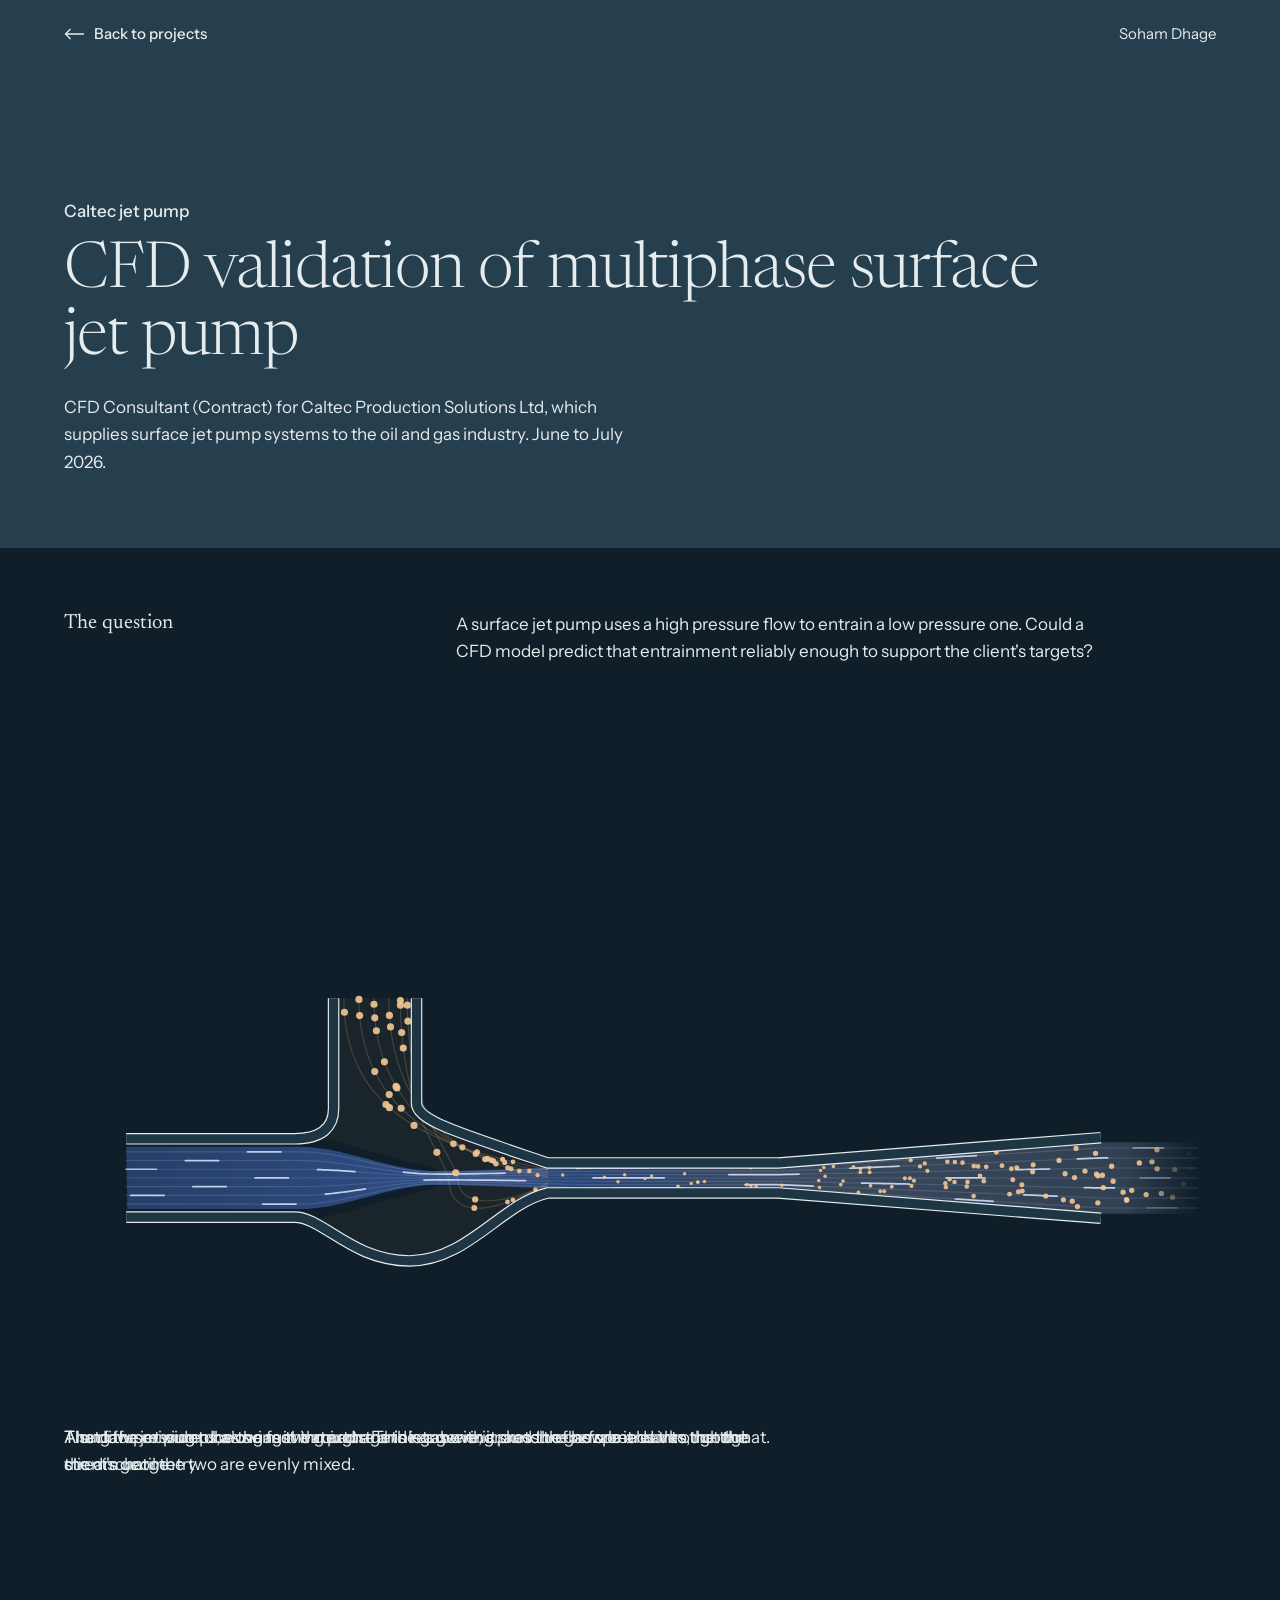
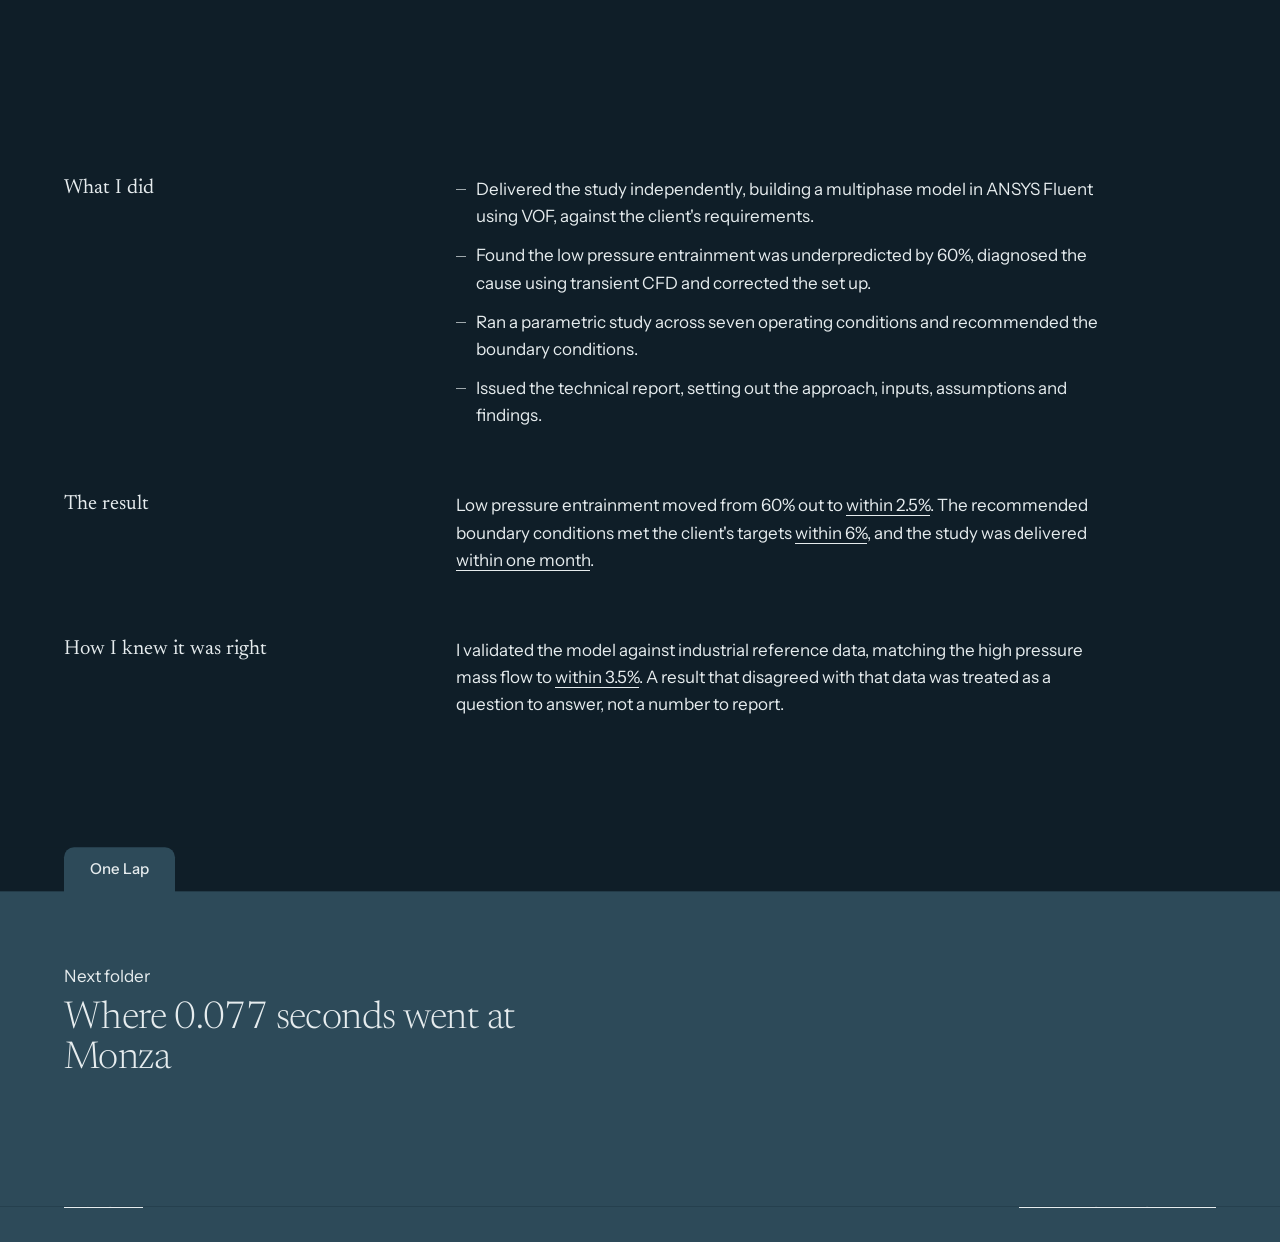
==== projects/caltec.html @ cbf489ef "Publish portfolio site Co-Authored-By: Claude Opus 5.5 <noreply@anthropic.com>" ====
<!doctype html>
<html lang="en">
<head>
<meta charset="utf-8">
<meta name="viewport" content="width=device-width, initial-scale=1">
<title>Caltec jet pump, Soham Dhage</title>
<meta name="description" content="A multiphase CFD validation study of a surface jet pump, delivered for Caltec Production Solutions.">
<meta name="theme-color" content="#0F1E28">
<link rel="icon" href="../assets/favicon.svg" type="image/svg+xml">
<link rel="canonical" href="https://its-srd.github.io/projects/caltec.html">
<meta property="og:type" content="website">
<meta property="og:title" content="Caltec jet pump, Soham Dhage">
<meta property="og:description" content="A multiphase CFD validation study of a surface jet pump, delivered for Caltec Production Solutions.">
<meta property="og:url" content="https://its-srd.github.io/projects/caltec.html">
<meta property="og:image" content="https://its-srd.github.io/assets/share.jpg">
<meta property="og:image:width" content="1200">
<meta property="og:image:height" content="630">
<meta name="twitter:card" content="summary_large_image">
<link rel="preload" href="../assets/fonts/newsreader.woff2" as="font" type="font/woff2" crossorigin>
<link rel="stylesheet" href="../css/main.css">
</head>
<body>

<nav class="nav nav--stay" aria-label="Main">
  <a class="back" href="../index.html#projects">
    <svg viewBox="0 0 20 12" width="20" height="12" fill="none" stroke="currentColor" stroke-width="1.3" aria-hidden="true"><path d="M20 6H1.5M6.5 1L1.5 6L6.5 11"/></svg>
    Back to projects
  </a>
  <div class="nav__links"><a href="../index.html">Soham Dhage</a></div>
</nav>

<header class="doc-head doc-head--caltec">
  <p class="doc-kicker">Caltec jet pump</p>
  <h1 class="doc-title">CFD validation of multiphase surface jet pump</h1>
  <p class="doc-context">CFD Consultant (Contract) for Caltec Production Solutions Ltd, which supplies surface jet pump systems to the oil and gas industry. June to July 2026.</p>
</header>

<main class="doc">
  <div class="doc-row">
    <h2 class="doc-row__label">The question</h2>
    <div class="doc-row__body">
      <p>A surface jet pump uses a high pressure flow to entrain a low pressure one. Could a CFD model predict that entrainment reliably enough to support the client's targets?</p>
    </div>
  </div>

</main>

<section class="stage stage--jet" aria-label="How a surface jet pump works">
  <div class="stage__pin">
    <div class="jet">
      <canvas class="jet__flow" aria-hidden="true"></canvas>
      <svg class="jet__sketch" viewBox="0 0 1000 420" role="img" aria-labelledby="jet-title" fill="none">
        <title id="jet-title">Generic cutaway sketch of a surface jet pump. High pressure water enters from the left and accelerates through a nozzle. Low pressure gas is drawn in from an inlet above. The two mix along a narrow mixing tube, then slow down through a widening diffuser and leave on the right.</title>
          <path class="jet__edge draw" pathLength="1" d="M234 74V170C234 185 225 196 200 196H54" data-at="0" data-dur=".08"/>
          <path class="jet__wall draw" pathLength="1" d="M234 74V170C234 185 225 196 200 196H54" data-at="0" data-dur=".08"/>
          <path class="jet__edge draw" pathLength="1" d="M306 74V165C306 180 340 190 420 217H620L900 195" data-at=".01" data-dur=".12"/>
          <path class="jet__wall draw" pathLength="1" d="M306 74V165C306 180 340 190 420 217H620L900 195" data-at=".01" data-dur=".12"/>
          <path class="jet__edge draw" pathLength="1" d="M54 264H200C225 264 250 302 300 302C350 302 380 252 420 243H620L900 265" data-at=".01" data-dur=".12"/>
          <path class="jet__wall draw" pathLength="1" d="M54 264H200C225 264 250 302 300 302C350 302 380 252 420 243H620L900 265" data-at=".01" data-dur=".12"/>
          <path class="jet__nozzle draw" pathLength="1" d="M212 196C250 200 285 214 324 222V238C285 246 250 260 212 264" data-at=".07" data-dur=".06"/>
          <rect class="jet__flange" x="40" y="172" width="16" height="116" rx="1.5" data-at=".1" data-dur=".03"/>
          <rect class="jet__flange" x="176" y="60" width="188" height="16" rx="1.5" data-at=".1" data-dur=".03"/>
          <rect class="jet__flange" x="898" y="168" width="16" height="124" rx="1.5" data-at=".12" data-dur=".03"/>
          <path class="sk sk--leader" d="M305 345L305 240" data-at=".12" data-dur=".03"/>
          <path class="sk sk--leader" d="M520 170L520 217" data-at=".12" data-dur=".03"/>
          <path class="sk sk--leader" d="M760 290L760 256" data-at=".12" data-dur=".03"/>
      </svg>
      <span class="tag tag--hp" style="left:0;top:31%" data-at=".2"><i class="tag__dot tag__dot--water"></i>High pressure water</span>
      <span class="tag" style="left:37%;top:5%" data-at=".45"><i class="tag__dot tag__dot--gas"></i>Low pressure gas</span>
      <span class="tag tag--mid" style="left:30.5%;top:82.5%" data-at=".12">Nozzle</span>
      <span class="tag tag--mid" style="left:52%;top:35%" data-at=".12">Mixing tube</span>
      <span class="tag tag--mid" style="left:76%;top:69.5%" data-at=".12">Diffuser</span>
      <span class="tag tag--end" style="right:0;top:31%" data-at=".82">Mixed flow out</span>
    </div>
    <div class="stage__steps">
      <p class="stage__step" data-from="0" data-to=".16">A surface jet pump has no moving parts. This is a generic sketch of how one works, not the client's geometry.</p>
      <p class="stage__step" data-from=".18" data-to=".41">High pressure water enters from the left. The nozzle narrows the stream into a fast jet, and its pressure falls.</p>
      <p class="stage__step" data-from=".43" data-to=".58">That low pressure draws gas in through the inlet above, around the nozzle and into the throat.</p>
      <p class="stage__step" data-from=".6" data-to=".78">Along the mixing tube the fast water drags the gas with it, and the gas spreads through the stream until the two are evenly mixed.</p>
      <p class="stage__step" data-from=".8" data-to="1">The diffuser widens, slowing the mixture and recovering pressure before it leaves through the discharge.</p>
    </div>
  </div>
</section>

<div class="doc">
  <div class="doc-row">
    <h2 class="doc-row__label">What I did</h2>
    <div class="doc-row__body">
      <ul class="doc-list">
        <li>Delivered the study independently, building a multiphase model in ANSYS Fluent using VOF, against the client's requirements.</li>
        <li>Found the low pressure entrainment was underpredicted by 60%, diagnosed the cause using transient CFD and corrected the set up.</li>
        <li>Ran a parametric study across seven operating conditions and recommended the boundary conditions.</li>
        <li>Issued the technical report, setting out the approach, inputs, assumptions and findings.</li>
      </ul>
    </div>
  </div>

  <div class="doc-row">
    <h2 class="doc-row__label">The result</h2>
    <div class="doc-row__body">
      <p>Low pressure entrainment moved from 60% out to <u>within 2.5%</u>. The recommended boundary conditions met the client's targets <u>within 6%</u>, and the study was delivered <u>within one month</u>.</p>
    </div>
  </div>

  <div class="doc-row">
    <h2 class="doc-row__label">How I knew it was right</h2>
    <div class="doc-row__body">
      <p>I validated the model against industrial reference data, matching the high pressure mass flow to <u>within 3.5%</u>. A result that disagreed with that data was treated as a question to answer, not a number to report.</p>
    </div>
  </div>
</div>

<a class="next next--lap" href="one-lap.html">
  <span class="next__tab">One Lap</span>
  <span class="next__body">
    <span class="next__hint">Next folder</span>
    <span class="next__title">Where 0.077 seconds went at Monza</span>
  </span>
</a>
<footer class="doc-foot doc-foot--lap">
  <a href="../index.html#projects">All projects</a>
  <a href="mailto:sohamdhage751@gmail.com">sohamdhage751@gmail.com</a>
</footer>

<script src="../assets/vendor/gsap.min.js"></script>
<script src="../assets/vendor/ScrollTrigger.min.js"></script>
<script src="../assets/vendor/lenis.min.js"></script>
<script src="../js/main.js"></script>
<script src="../js/stage.js"></script>
<script src="../js/caltec.js"></script>
</body>
</html>
---- css/main.css ----
@font-face {
  font-family: "Newsreader";
  src: url("../assets/fonts/newsreader.woff2") format("woff2");
  font-weight: 200 800;
  font-display: swap;
}
@font-face {
  font-family: "Instrument Sans";
  src: url("../assets/fonts/instrument-sans.woff2") format("woff2");
  font-weight: 400 700;
  font-display: swap;
}

:root {
  --tunnel: #0F1E28;
  --smoke: #E6ECEE;
  --soft: rgba(230, 236, 238, 0.68);
  --rule: rgba(230, 236, 238, 0.16);
  --sheet: #9DAEB6;
  --plot-grid: rgba(230, 236, 238, 0.1);

  --stock-cranfield: #182C39;
  --stock-formula: #1E3543;
  --stock-caltec: #253F4E;
  --stock-lap: #2D4A59;

  --serif: "Newsreader", Georgia, serif;
  --sans: "Instrument Sans", "Helvetica Neue", Arial, sans-serif;

  /* The whole site's type sizes. Every piece of text uses one of these, apart from the name
     on the opening screen and labels drawn inside figures. Results are underlined, not enlarged. */
  --type-title: clamp(2.5rem, 5vw, 5rem);
  --type-heading: clamp(1.75rem, 3vw, 2.75rem);
  --type-subhead: clamp(1.25rem, 1.6vw, 1.5rem);
  --type-body: 1.0625rem;
  --type-small: 0.9375rem;
  --type-label: 0.875rem;

  --gutter: clamp(16px, 5vw, 80px);
  --ease: cubic-bezier(0.22, 0.8, 0.24, 1);
}

*, *::before, *::after { box-sizing: border-box; }

html {
  background: var(--tunnel);
  -webkit-text-size-adjust: 100%;
}
html.lenis, html.lenis body { height: auto; }
.lenis.lenis-smooth { scroll-behavior: auto !important; }
.lenis.lenis-stopped { overflow: clip; }

body {
  margin: 0;
  background: var(--tunnel);
  color: var(--smoke);
  font-family: var(--sans);
  font-size: var(--type-body);
  line-height: 1.6;
  -webkit-font-smoothing: antialiased;
  overflow-x: clip;
}

h1, h2, h3, p, ul, ol, dl, dd, figure { margin: 0; padding: 0; }
ul, ol { list-style: none; }
img, svg { display: block; max-width: 100%; }
a { color: inherit; -webkit-tap-highlight-color: transparent; }

:focus-visible {
  outline: 2px solid currentColor;
  outline-offset: 4px;
  border-radius: 2px;
}

.visually-hidden {
  position: absolute;
  width: 1px; height: 1px;
  overflow: hidden;
  clip-path: inset(50%);
  white-space: nowrap;
}

.doc-title {
  font-family: var(--serif);
  font-weight: 300;
  letter-spacing: -0.012em;
}

/* Nav */
.nav {
  position: fixed;
  z-index: 40;
  inset: 0 0 auto 0;
  display: flex;
  justify-content: space-between;
  align-items: baseline;
  padding: 22px var(--gutter);
  color: var(--smoke);
  font-size: var(--type-small);
  transition: transform 0.7s var(--ease);
  pointer-events: none;
}
.nav::before {
  content: "";
  position: absolute;
  inset: 0 0 -28px 0;
  z-index: -1;
  background: linear-gradient(var(--tunnel) 45%, rgba(15, 30, 40, 0));
  opacity: 0;
  transition: opacity 0.5s ease;
}
.nav--over-content::before { opacity: 1; }
.nav--hidden::before { opacity: 0; }
.nav--hidden { transform: translateY(-110%); }
.nav:focus-within { transform: none; }
.nav a { pointer-events: auto; text-decoration: none; }
.nav a:hover { text-decoration: underline; text-underline-offset: 4px; text-decoration-thickness: 1px; }
.nav__links { display: flex; gap: 26px; }
.nav--stay { align-items: center; }
.back { display: inline-flex; align-items: center; gap: 10px; font-weight: 500; }
.back svg { transition: transform 0.5s var(--ease); }
.back:hover svg, .back:focus-visible svg { transform: translateX(-5px); }

/* Hero */
.hero { position: relative; height: 100svh; background: var(--tunnel); }
.has-motion .hero { height: 190vh; }
.hero__stage {
  position: sticky;
  top: 0;
  height: 100svh;
  overflow: hidden;
  background: #0B171F;
  color: var(--smoke);
}
.hero__canvas, .hero__car, .hero__still {
  position: absolute;
  inset: 0;
  width: 100%;
  height: 100%;
  object-fit: cover;
}
.hero__canvas, .hero__car { display: none; }
.flow-live .hero__canvas, .flow-live .hero__car { display: block; }
.flow-live .hero__still { display: none; }
.has-motion .hero__car { animation: settle 1.6s var(--ease) both; }

.hero__text {
  position: absolute;
  left: var(--gutter);
  bottom: clamp(28px, 5.5vh, 64px);
  z-index: 3;
}
.hero__name {
  font-family: var(--serif);
  font-weight: 200;
  font-size: min(clamp(3.4rem, 9vw, 10rem), 16.5vh);
  line-height: 0.98;
  letter-spacing: -0.022em;
}
.hero__role {
  margin-top: 0.5em;
  font-size: var(--type-subhead);
  color: rgba(230, 236, 238, 0.82);
}
.has-motion .hero__name { animation: rise 1.9s 1.5s var(--ease) both; }
.has-motion .hero__role { animation: rise 1.9s 1.85s var(--ease) both; }

.hero__cue {
  position: absolute;
  z-index: 3;
  right: var(--gutter);
  font-size: var(--type-small);
  color: rgba(230, 236, 238, 0.7);
  bottom: clamp(28px, 5.5vh, 64px);
  text-decoration: none;
  padding: 6px 0;
}
.hero__cue:hover { text-decoration: underline; text-underline-offset: 4px; text-decoration-thickness: 1px; }
.has-motion .hero__cue { animation: fade 1.6s 3s ease backwards; }

/* The flow dissolves into the same tunnel colour that the rest of the page uses. */
.hero__exit {
  position: absolute;
  z-index: 4;
  inset: 0;
  background: var(--tunnel);
  opacity: 0;
  pointer-events: none;
}

@keyframes rise {
  from { opacity: 0; transform: translateY(0.4em); }
  to { opacity: 1; transform: none; }
}
@keyframes fade { from { opacity: 0; } to { opacity: 1; } }
@keyframes settle { from { opacity: 0; } to { opacity: 1; } }

/* Information sections */
.info {
  position: relative;
  padding: clamp(96px, 16vh, 180px) var(--gutter) 0;
  background: var(--tunnel);
  overflow: clip;
}

.section-title {
  font-family: var(--serif);
  font-weight: 300;
  font-size: var(--type-subhead);
  line-height: 1.2;
  color: var(--soft);
}

/* About */
.about {
  display: grid;
  grid-template-columns: repeat(12, minmax(0, 1fr));
  column-gap: 24px;
}
.about__lead {
  grid-column: 1 / span 11;
  font-family: var(--serif);
  font-weight: 200;
  font-size: var(--type-heading);
  line-height: 1.05;
  letter-spacing: -0.018em;
}
.about__lead span { display: inline-block; }
.about__note {
  grid-column: 1 / span 3;
  align-self: end;
  margin-top: clamp(48px, 9vh, 96px);
  font-size: var(--type-small);
  line-height: 1.55;
  color: var(--soft);
}
.about__body {
  grid-column: 5 / -1;
  margin-top: clamp(48px, 9vh, 96px);
  display: grid;
  grid-template-columns: repeat(2, minmax(0, 1fr));
  gap: 24px 40px;
  font-family: var(--serif);
  font-weight: 300;
  font-size: var(--type-subhead);
  line-height: 1.36;
}

/* Education: a wind tunnel contraction. The streamlines start broad over the first
   degree and squeeze into a fast, bright bundle over the specialism. */
.education { padding-top: clamp(120px, 22vh, 260px); }
.contraction {
  display: grid;
  grid-template-columns: repeat(12, minmax(0, 1fr));
  column-gap: 24px;
  margin-top: clamp(32px, 5vh, 56px);
}
.contraction__flow {
  grid-column: 1 / -1;
  width: 100%;
  max-width: none;
  height: clamp(110px, 20vh, 190px);
  margin-bottom: clamp(32px, 5vh, 56px);
  color: var(--smoke);
}
.contraction__flow path { stroke-width: 1px; vector-effect: non-scaling-stroke; }
.degree--broad { grid-column: 1 / span 5; }
.degree--focus { grid-column: 8 / -1; }
.degree__award {
  display: block;
  margin-bottom: 10px;
  font-family: var(--sans);
  font-weight: 400;
  font-size: var(--type-small);
  letter-spacing: 0;
  color: var(--soft);
}
.degree__name {
  font-family: var(--serif);
  font-weight: 200;
  font-size: var(--type-heading);
  line-height: 1.06;
  letter-spacing: -0.014em;
}
.degree__grade { margin-top: 18px; font-weight: 500; font-size: var(--type-body); }
.degree__meta { margin-top: 18px; color: var(--soft); max-width: 34em; }
.degree__modules { margin-top: 10px; font-size: var(--type-small); line-height: 1.55; color: var(--soft); max-width: 38em; }

/* Skills: rows step in and out, the shape of air passing over a body. */
.skills { padding-top: clamp(120px, 22vh, 260px); }
.flowlist { margin-top: clamp(32px, 5vh, 56px); }
.flowlist__row {
  display: grid;
  grid-template-columns: 11.5em minmax(0, 1fr);
  column-gap: 24px;
  align-items: baseline;
  margin-left: calc(var(--step, 0) * 4.2%);
  padding: clamp(10px, 1.6vh, 16px) 0;
}
.flowlist dt { font-size: var(--type-small); color: var(--soft); }
.flowlist dd {
  font-family: var(--serif);
  font-weight: 200;
  font-size: var(--type-heading);
  line-height: 1.08;
  letter-spacing: -0.014em;
}

/* Achievements: the results plotted in order, flat at third and then climbing to second.
   The two rules mark the rank levels; every point is labelled directly. */
.achievements { padding-top: clamp(120px, 22vh, 260px); }
.achievements__note { margin-top: 10px; font-size: var(--type-small); color: var(--soft); }
.climb {
  position: relative;
  height: clamp(350px, 48vh, 460px);
  margin-top: clamp(24px, 4vh, 40px);
}
.climb::before, .climb::after {
  content: "";
  position: absolute;
  left: 0;
  right: 0;
  height: 1px;
  background: var(--plot-grid);
}
.climb::before { top: 10%; }
.climb::after { top: 55%; }
.climb__line {
  position: absolute;
  inset: 0;
  width: 100%;
  height: 100%;
  max-width: none;
  color: var(--smoke);
  overflow: visible;
}
.climb__line path { stroke-width: 2px; vector-effect: non-scaling-stroke; }
.climb__point {
  position: absolute;
  left: var(--x);
  top: var(--y);
  z-index: 1;
  width: min(30%, 24em);
  padding-top: 24px;
}
.climb__point::before {
  content: "";
  position: absolute;
  left: -6px;
  top: -6px;
  width: 12px;
  height: 12px;
  border-radius: 50%;
  background: var(--smoke);
  box-shadow: 0 0 0 3px var(--tunnel);
}
.climb__rank {
  font-family: var(--serif);
  font-weight: 300;
  font-size: var(--type-subhead);
  line-height: 1.1;
  letter-spacing: -0.008em;
}
.climb__point--latest .climb__rank {
  font-weight: 200;
  font-size: var(--type-heading);
  line-height: 1.04;
  letter-spacing: -0.016em;
}
.climb__event { margin-top: 8px; font-size: var(--type-small); line-height: 1.4; color: var(--soft); }
.honours {
  display: grid;
  grid-template-columns: repeat(3, minmax(0, 1fr));
  column-gap: 24px;
  margin-top: clamp(32px, 6vh, 64px);
}
.honours li {
  padding-top: 18px;
  border-top: 1px solid var(--rule);
  font-family: var(--serif);
  font-weight: 300;
  font-size: var(--type-subhead);
  line-height: 1.2;
}
.honours small {
  display: block;
  margin-top: 6px;
  font-family: var(--sans);
  font-weight: 400;
  font-size: var(--type-small);
  color: var(--soft);
}

/* Folders */
.folders {
  position: relative;
  margin-top: clamp(96px, 16vh, 200px);
  padding: 0 var(--gutter);
  background: var(--tunnel);
}
.folders__lead { max-width: 46em; }
.folders__title {
  font-family: var(--serif);
  font-weight: 300;
  font-size: var(--type-title);
  line-height: 1;
  letter-spacing: -0.016em;
}
.folders__lead p { margin-top: 16px; color: var(--soft); }

.folders__stack { margin-top: 48px; }

.folder {
  --stock: var(--stock-cranfield);
  --fg: var(--smoke);
  --fg-soft: rgba(230, 236, 238, 0.84);
  --tab-x: 0%;
  position: relative;
  display: block;
  color: var(--fg);
  text-decoration: none;
  margin-top: -14px;
  perspective: 1800px;
  outline: none;
}
.folder:first-child { margin-top: 0; }
.folder--formula { --stock: var(--stock-formula); --tab-x: 18%; }
.folder--caltec { --stock: var(--stock-caltec); --tab-x: 36%; }
.folder--lap { --stock: var(--stock-lap); --tab-x: 54%; }

.folder__lift {
  position: relative;
  padding-top: 40px;
  transition: transform 0.75s var(--ease);
}

.folder__tab {
  position: absolute;
  top: 0;
  left: var(--tab-x);
  height: 44px;
  min-width: 170px;
  padding: 9px 26px 0;
  background: var(--stock);
  border-radius: 10px 10px 0 0;
  font-size: var(--type-small);
  font-weight: 500;
  white-space: nowrap;
  z-index: 2;
}

.folder__back {
  position: absolute;
  inset: 40px 0 0 0;
  background: var(--stock);
  filter: brightness(0.82);
  border-radius: 0 10px 0 0;
}

.folder__sheet {
  position: absolute;
  left: 2.2%;
  right: 2.2%;
  top: 50px;
  bottom: 0;
  background: var(--sheet);
  border-radius: 3px 3px 0 0;
  transition: transform 0.75s var(--ease);
}

.folder__front {
  position: relative;
  margin-top: 16px;
  min-height: 330px;
  padding: clamp(26px, 3.4vw, 48px);
  background: var(--stock);
  border-radius: 8px 8px 0 0;
  box-shadow: 0 -10px 34px rgba(4, 11, 16, 0.42);
  display: grid;
  grid-template-columns: minmax(0, 1.3fr) minmax(0, 1fr);
  gap: 32px;
  padding-bottom: 76px;
  align-items: start;
  transform-origin: 50% 100%;
  transition: transform 0.6s var(--ease);
}

.folder__title {
  font-family: var(--serif);
  font-weight: 300;
  font-size: var(--type-heading);
  line-height: 1.08;
  letter-spacing: -0.012em;
  max-width: 13em;
}
.folder__summary { margin-top: 16px; color: var(--fg-soft); max-width: 31em; }
.folder__result { margin-top: 14px; max-width: 31em; }
.folder__open {
  position: absolute;
  left: clamp(26px, 3.4vw, 48px);
  bottom: clamp(22px, 3.4vh, 36px);
  font-weight: 500;
  text-decoration: underline;
  text-decoration-thickness: 1px;
  text-underline-offset: 5px;
}
.folder__art { align-self: center; color: var(--fg); opacity: 0.85; }
.folder__art svg { width: 100%; height: auto; }
.folder__art--photo { opacity: 1; }
.folder__art--photo img { width: 100%; height: auto; border-radius: 4px; }

/* Hover only where a pointer can hover: on touch it would stick after a tap. */
@media (hover: hover) {
  .folder:hover .folder__lift { transform: translateY(-14vh); }
  .folder:last-child:hover .folder__lift { transform: translateY(-3vh); }
  .folder:hover .folder__sheet { transform: translateY(-26px); }
}
.folder:focus-visible .folder__lift { transform: translateY(-14vh); }
.folder:last-child:focus-visible .folder__lift { transform: translateY(-3vh); }
.folder:focus-visible .folder__sheet { transform: translateY(-26px); }
.folder:focus-visible .folder__front { outline: 2px solid var(--fg); outline-offset: -8px; }

/* Pinned stage on larger screens, plain stack everywhere else. */
@media (min-width: 860px) {
  .has-motion .folders { height: 560vh; padding: 0; }
  .has-motion .folders__stage {
    position: sticky;
    top: 0;
    height: 100vh;
    overflow: clip;
    padding: 0 var(--gutter);
  }
  .has-motion .folders__lead { position: absolute; top: 12vh; z-index: 1; }
  .has-motion .folders__stack {
    position: absolute;
    left: var(--gutter);
    right: var(--gutter);
    top: 31vh;
    bottom: 0;
    margin: 0;
  }
  .has-motion .folder {
    position: absolute;
    inset: 0;
    margin: 0;
    will-change: transform;
  }
  .has-motion .folder:nth-child(2) { top: 26px; }
  .has-motion .folder:nth-child(3) { top: 52px; }
  .has-motion .folder:nth-child(4) { top: 78px; }
  .has-motion .folder__lift { height: 100%; }
  /* Runs past the fold, so lifting a folder never exposes the one beneath it. */
  .has-motion .folder__front { height: calc(100% - 16px + 18vh); min-height: 0; }
  .has-motion .folder__back, .has-motion .folder__sheet { bottom: -18vh; }
  .has-motion .folder__open { bottom: calc(18vh + clamp(22px, 3.4vh, 36px)); }
}

/* Contact */
.contact {
  padding: clamp(96px, 18vh, 220px) var(--gutter) 40px;
  background: var(--tunnel);
}
.contact__line {
  font-family: var(--serif);
  font-weight: 300;
  font-size: var(--type-heading);
  line-height: 1.05;
  letter-spacing: -0.016em;
  max-width: 18em;
}
.contact__links {
  margin-top: 36px;
  display: flex;
  flex-wrap: wrap;
  gap: 12px 36px;
  font-size: var(--type-body);
}
.contact__links a { text-underline-offset: 5px; text-decoration-thickness: 1px; overflow-wrap: anywhere; }
.contact__name {
  margin-top: clamp(64px, 12vh, 120px);
  font-family: var(--serif);
  font-weight: 300;
  font-size: var(--type-title);
  line-height: 1.04;
  letter-spacing: -0.016em;
}

/* Project pages */
.doc-head {
  --stock: var(--stock-cranfield);
  --fg: var(--smoke);
  background: var(--stock);
  color: var(--fg);
  padding: clamp(120px, 22vh, 200px) var(--gutter) clamp(44px, 8vh, 84px);
}
.doc-head--formula { --stock: var(--stock-formula); }
.doc-head--caltec { --stock: var(--stock-caltec); }
.doc-head--lap { --stock: var(--stock-lap); }
.doc-kicker { font-weight: 500; }
.doc-title {
  margin-top: 14px;
  font-size: var(--type-title);
  line-height: 1.04;
  letter-spacing: -0.016em;
  max-width: 16em;
}
.doc-context { margin-top: 22px; max-width: 34em; }

.doc {
  background: var(--tunnel);
  padding: 0 var(--gutter) clamp(72px, 12vh, 140px);
}
.doc__part { padding-top: clamp(64px, 11vh, 120px); }
.doc__part-title {
  font-family: var(--serif);
  font-weight: 300;
  font-size: var(--type-heading);
  line-height: 1.08;
  letter-spacing: -0.012em;
  max-width: 17em;
}
.doc__part-meta { margin-top: 12px; color: var(--soft); }

.doc-row {
  display: grid;
  grid-template-columns: repeat(12, minmax(0, 1fr));
  column-gap: 24px;
  padding-top: clamp(44px, 7vh, 72px);
}
.doc-row__label {
  grid-column: 1 / span 3;
  font-family: var(--serif);
  font-weight: 400;
  font-size: var(--type-subhead);
  line-height: 1.25;
  margin-bottom: 12px;
}
.doc-row__body { grid-column: 5 / span 7; max-width: 42em; }
.doc-row__body p + p { margin-top: 1em; }
.doc-list li {
  position: relative;
  padding-left: 1.2em;
}
.doc-list li + li { margin-top: 0.7em; }
.doc-list li::before {
  content: "";
  position: absolute;
  left: 0;
  top: 0.78em;
  width: 0.6em;
  height: 1px;
  background: var(--soft);
}
.doc-fig { grid-column: 1 / -1; margin-top: clamp(44px, 7vh, 72px); }
.doc-fig img, .doc-fig svg { width: 100%; height: auto; }
.doc-fig--narrow { max-width: 880px; margin-left: auto; margin-right: auto; }
.doc-fig figcaption {
  margin-top: 12px;
  max-width: 42em;
  font-size: var(--type-small);
  color: var(--soft);
}
/* Plots were made on white. Flipping them keeps the page dark and the data colours true. */
.doc-fig--plot img { filter: invert(0.9) hue-rotate(180deg); border-radius: 6px; }
.schematic { color: var(--smoke); }
.schematic text { font-family: var(--sans); font-size: 13px; fill: currentColor; }

.embed {
  margin-top: clamp(44px, 7vh, 72px);
  background: #0b0d12;
  border-radius: 8px;
  overflow: hidden;
}
.embed iframe { display: block; width: 100%; height: 1040px; border: 0; }
.embed__note { margin-top: 12px; font-size: var(--type-small); color: var(--soft); }

/* Formula Student: a photo led page */
.doc-head--photo {
  position: relative;
  display: flex;
  justify-content: flex-end;
  align-items: flex-start;
  min-height: 100svh;
  padding-top: clamp(68px, 11vh, 130px);
  overflow: clip;
  background: var(--tunnel);
}
/* Quietens the trees behind the title and fades the road into the page. */
.doc-head--photo::after {
  content: "";
  position: absolute;
  inset: 0;
  background:
    linear-gradient(rgba(15, 30, 40, 0) 78%, var(--tunnel)),
    radial-gradient(70% 70% at 88% 18%, rgba(8, 15, 22, 0.86), rgba(8, 15, 22, 0));
  pointer-events: none;
}
.doc-head__photo {
  position: absolute;
  top: -8%;
  left: 0;
  width: 100%;
  height: 108%;
  max-width: none;
  object-fit: cover;
  object-position: 40% 100%;
}
.doc-head__text { position: relative; z-index: 1; width: 46%; }
/* Same size as every other title, only easing off on very short screens to clear the car. */
.doc-head--photo .doc-title { font-size: min(var(--type-title), 8vh); max-width: none; }
.doc-head--photo .doc-context { max-width: 44em; }

.process {
  display: grid;
  grid-template-columns: repeat(12, minmax(0, 1fr));
  column-gap: 24px;
  margin-top: clamp(20px, 3vh, 32px);
}
.process__step--screen { grid-column: 1 / span 7; }
.process__step--build { grid-column: 9 / -1; margin-top: clamp(64px, 14vh, 160px); }
.process .doc-list { margin-top: 28px; }

.driver {
  display: grid;
  grid-template-columns: repeat(12, minmax(0, 1fr));
  column-gap: 24px;
}
.driver__close { grid-column: 1 / span 8; }
.driver__track { grid-column: 9 / -1; margin-top: clamp(72px, 16vh, 180px); }

.bleed { margin: clamp(72px, 13vh, 150px) calc(var(--gutter) * -1) 0; }
.bleed__frame { height: clamp(320px, 82vh, 860px); overflow: hidden; }
.bleed__frame img {
  width: 100%;
  height: 100%;
  max-width: none;
  object-fit: cover;
  object-position: 50% 70%;
}
.bleed figcaption {
  margin-top: 12px;
  padding: 0 var(--gutter);
  font-size: var(--type-small);
  color: var(--soft);
}

/* Three events: one vertical stack, pinned and run sideways on larger screens. */
.events { background: var(--tunnel); }
.events__title {
  padding: 0 var(--gutter) clamp(24px, 4vh, 40px);
  font-family: var(--serif);
  font-weight: 400;
  font-size: var(--type-subhead);
  line-height: 1.25;
}
.events__progress { display: none; }
.event { position: relative; overflow: hidden; }
.event + .event { margin-top: 12px; }
.event img {
  display: block;
  width: 100%;
  height: 100%;
  max-width: none;
  aspect-ratio: 4 / 5;
  object-fit: cover;
  object-position: var(--pos-m, 50% 50%);
}
.event figcaption { padding: 18px var(--gutter) 32px; }
.event__rank {
  display: block;
  font-family: var(--serif);
  font-weight: 200;
  font-size: var(--type-heading);
  line-height: 1.04;
  letter-spacing: -0.016em;
}
.event__name { display: block; margin-top: 8px; color: var(--soft); }
.loop-steps { display: none; }

@media (min-width: 860px) {
  .has-motion .events { height: 340vh; }
  .has-motion .events__stage {
    position: sticky;
    top: 0;
    height: 100vh;
    overflow: clip;
  }
  .has-motion .events__title {
    position: absolute;
    top: 68px;
    left: 0;
    z-index: 2;
    padding-bottom: 0;
    text-shadow: 0 1px 14px rgba(15, 30, 40, 0.7);
  }
  .has-motion .events__track {
    display: flex;
    gap: 12px;
    width: max-content;
    height: 100%;
    will-change: transform;
  }
  .has-motion .event { flex: none; width: 86vw; height: 100%; margin: 0; }
  .has-motion .event img { aspect-ratio: auto; object-position: var(--pos, 50% 50%); }
  /* Shade the top and bottom of each photo so the heading and caption stay readable. */
  .has-motion .event::after {
    content: "";
    position: absolute;
    inset: 0;
    background: linear-gradient(rgba(15, 30, 40, 0.72), rgba(15, 30, 40, 0) 26%, rgba(15, 30, 40, 0) 58%, rgba(15, 30, 40, 0.9));
    pointer-events: none;
  }
  .has-motion .event figcaption {
    position: absolute;
    left: var(--gutter);
    right: var(--gutter);
    bottom: clamp(36px, 6vh, 64px);
    z-index: 1;
    padding: 0;
  }
  .has-motion .event__name { color: var(--smoke); }
  .has-motion .events__progress {
    display: block;
    position: absolute;
    left: var(--gutter);
    right: var(--gutter);
    bottom: 24px;
    z-index: 2;
    height: 1px;
    background: var(--rule);
  }
  .has-motion .events__progress span {
    display: block;
    height: 100%;
    background: var(--smoke);
    transform: scaleX(0);
    transform-origin: 0 50%;
  }
}

/* Cranfield: even text, with results underlined, and two figures built up by the scroll. */
.doc u, .stage u, .tag u, .folder__result u {
  text-decoration-thickness: 1px;
  text-underline-offset: 0.22em;
}
.doc__part-meta--first { padding-top: clamp(44px, 7vh, 72px); }
.doc--closing { padding-top: 0; }
.doc--even .doc-row__body a { text-underline-offset: 4px; text-decoration-thickness: 1px; }
.spec div {
  display: flex;
  justify-content: space-between;
  gap: 24px;
  padding: 10px 0;
  border-top: 1px solid var(--rule);
}
.spec dt { color: var(--soft); }
.spec dd { text-align: right; }

.poster { display: block; border-radius: 4px; overflow: hidden; filter: brightness(0.92); transition: filter 0.5s ease; }
.poster:hover, .poster:focus-visible { filter: none; }
.poster img { display: block; width: 100%; height: auto; }
.poster__link { margin-top: 12px; }

.stage { background: var(--tunnel); padding: clamp(44px, 7vh, 72px) var(--gutter) 0; }
.stage__steps { margin-top: 28px; max-width: 42em; }
.stage__step + .stage__step { margin-top: 1em; }

.has-motion .stage { height: 460vh; padding: 0; }
.has-motion .stage--unet { height: 520vh; }
.has-motion .stage__pin {
  position: sticky;
  top: 0;
  display: flex;
  flex-direction: column;
  justify-content: center;
  height: 100svh;
  padding: 0 var(--gutter);
  overflow: clip;
}
.has-motion .stage__steps { display: grid; min-height: 6.4em; margin-top: clamp(16px, 3vh, 32px); }
.has-motion .stage__step { grid-area: 1 / 1; margin: 0; }

.suction, .unet { position: relative; width: 100%; margin: 0 auto; }
.suction { aspect-ratio: 1000 / 470; max-width: calc((100svh - 190px) * 2.128); }
.suction__flow, .suction__sketch { position: absolute; inset: 0; width: 100%; height: 100%; max-width: none; }

.sk { fill: none; stroke: var(--smoke); stroke-width: 1.5; }
.draw { stroke-dasharray: 1; }
.sk--ceiling { stroke-width: 2.2; }
.sk--hatch { stroke-width: 1; opacity: 0.45; }
.sk--detail { stroke-width: 1; stroke-opacity: 0.5; }
.sk--seal { stroke-width: 2.4; }
.sk--force { stroke-width: 2; }
.sk--leader { stroke-width: 1; stroke-opacity: 0.45; }
.sk__skirt { fill: rgba(230, 236, 238, 0.1); stroke: none; }

.tag {
  position: absolute;
  font-size: var(--type-label);
  line-height: 1.2;
  white-space: nowrap;
  color: var(--soft);
}
.tag u { color: var(--smoke); }
.tag--mid { transform: translateX(-50%); }
.tag--before { margin-right: 12px; }
.tag--scale { display: flex; align-items: center; gap: 8px; }
.tag--scale i {
  display: block;
  width: 44px;
  height: 6px;
  border-radius: 1px;
  background: linear-gradient(90deg, rgba(84, 124, 255, 0.06), rgb(84, 124, 255));
}

.unet { max-width: calc((100svh - 240px) * 1.935); }
.unet__sketch { display: block; width: 100%; height: auto; max-width: none; }
.u-block { fill: var(--sheet); }
.u-block--open { fill: var(--tunnel); stroke: var(--sheet); stroke-width: 1.2; }
.u-num, .u-size, .u-cap { fill: var(--soft); font-family: var(--sans); font-size: 13px; text-anchor: middle; }
.u-cap { fill: var(--smoke); font-size: 14px; }
.u-start { text-anchor: start; }
.u-end { text-anchor: end; }
.u-line { fill: none; stroke-width: 1.5; }
.u-line--conv { stroke: var(--smoke); }
.u-line--skip { stroke: rgba(230, 236, 238, 0.42); }
.u-line--pool { stroke: #D08C7C; }
.u-line--up { stroke: #7FC0A8; }
.u-line--one { stroke: #8DB9EC; }
.unet__key {
  display: flex;
  flex-wrap: wrap;
  justify-content: center;
  gap: 6px 24px;
  margin-top: 10px;
  font-size: var(--type-label);
  color: var(--soft);
}
.unet__key li { display: flex; align-items: center; gap: 8px; }
.key { display: block; width: 18px; height: 2px; background: var(--smoke); }
.key--skip { background: rgba(230, 236, 238, 0.42); }
.key--pool { background: #D08C7C; }
.key--up { background: #7FC0A8; }
.key--one { background: #8DB9EC; }

/* Caltec: flow through a generic surface jet pump */
.jet { position: relative; width: 100%; margin: 0 auto; aspect-ratio: 1000 / 420; max-width: calc((100svh - 190px) * 2.38); }
.jet__flow, .jet__sketch { position: absolute; inset: 0; width: 100%; height: 100%; max-width: none; }
.jet__edge { stroke: var(--smoke); stroke-width: 10; }
.jet__wall { stroke: #1E3543; stroke-width: 8; }
.jet__nozzle { stroke: var(--smoke); stroke-width: 1.8; fill: rgba(15, 30, 40, 0); }
.jet__flange { fill: #1E3543; stroke: var(--smoke); stroke-width: 1.2; }
.tag__dot { display: inline-block; width: 8px; height: 8px; margin-right: 8px; border-radius: 50%; }
.tag__dot--water { background: rgb(120, 160, 255); }
.tag__dot--gas { background: rgb(240, 196, 146); }

/* Next folder */
.next {
  --stock: var(--stock-formula);
  --fg: var(--smoke);
  position: relative;
  display: block;
  background: var(--tunnel);
  padding-top: 44px;
  color: var(--fg);
  text-decoration: none;
}
.next--cranfield { --stock: var(--stock-cranfield); }
.next--caltec { --stock: var(--stock-caltec); }
.next--lap { --stock: var(--stock-lap); }
.next__tab {
  position: absolute;
  top: 0;
  left: var(--gutter);
  height: 46px;
  padding: 10px 26px 0;
  background: var(--stock);
  border-radius: 10px 10px 0 0;
  font-size: var(--type-small);
  font-weight: 500;
}
.next__body {
  display: block;
  background: var(--stock);
  padding: clamp(40px, 8vh, 80px) var(--gutter) clamp(72px, 14vh, 150px);
  transition: padding 0.7s var(--ease);
}
.next__hint { display: block; font-size: var(--type-body); }
.next__title {
  display: block;
  margin-top: 10px;
  font-family: var(--serif);
  font-weight: 300;
  font-size: var(--type-heading);
  line-height: 1.04;
  letter-spacing: -0.016em;
  max-width: 13em;
}
@media (hover: hover) {
  .next:hover .next__body { padding-top: clamp(64px, 12vh, 120px); }
}
.next:focus-visible { outline-offset: -8px; }

.doc-foot {
  background: var(--stock, var(--tunnel));
  padding: 0 var(--gutter) 32px;
  display: flex;
  flex-wrap: wrap;
  justify-content: space-between;
  gap: 8px 28px;
  font-size: var(--type-small);
}
.doc-foot--cranfield { --stock: var(--stock-cranfield); }
.doc-foot--formula { --stock: var(--stock-formula); }
.doc-foot--caltec { --stock: var(--stock-caltec); }
.doc-foot--lap { --stock: var(--stock-lap); }
.doc-foot a { text-underline-offset: 4px; text-decoration-thickness: 1px; }

/* Opening a folder: a window grows from the folder over the project's first view, and the
   real page then fades in beneath it, so nothing on screen jumps at the hand-over. */
.folder-opening.folder-opening {
  position: fixed;
  inset: 0;
  z-index: 100;
  display: block;
  width: 100%;
  height: 100%;
  min-height: 0;
  padding: 0;
  overflow: hidden;
  color: var(--smoke);
  --fg: var(--smoke);
  --fg-soft: rgba(230, 236, 238, 0.84);
  will-change: clip-path;
}
.folder-opening__from {
  position: absolute;
  z-index: 2;
  margin: 0;
  transform: none;
  box-shadow: none;
  border-radius: 0;
}
@view-transition { navigation: auto; }
::view-transition-old(root), ::view-transition-new(root) {
  animation-duration: 0.45s;
  animation-timing-function: ease;
}

@media (max-width: 859px) {
  :root { --type-small: 0.875rem; --type-label: 0.75rem; }
  /* Shorter scroll figures, and links easy to hit with a thumb without moving anything visually. */
  .has-motion .stage { height: 320vh; }
  .has-motion .stage--unet { height: 360vh; }
  .hero__stage { touch-action: pan-y; }
  /* Whole photos, edge to edge, rather than crops that lose the car. */
  .bleed__frame { height: auto; }
  .bleed__frame img, .event img { height: auto; aspect-ratio: auto; object-fit: fill; }
  .nav a, .contact__links a, .doc-foot a, .embed__note a, .poster + * a {
    padding-block: 11px;
    margin-block: -11px;
  }
  .contact__links a, .doc-foot a { display: inline-block; }
  .about__lead, .about__body, .about__note { grid-column: 1 / -1; }
  .about__body { grid-template-columns: 1fr; order: 2; }
  .about__note { order: 3; margin-top: 32px; }
  .degree--broad, .degree--focus { grid-column: 1 / -1; }
  .degree--broad { order: 1; }
  .contraction__flow { order: 2; height: 96px; margin: 40px 0; }
  .degree--focus { order: 3; }
  .flowlist__row { grid-template-columns: 1fr; row-gap: 2px; margin-left: calc(var(--step, 0) * 3%); }
  .climb__point { padding-top: 18px; }
  .climb__event { font-size: var(--type-label); }
  .honours { grid-template-columns: 1fr; row-gap: 18px; }
  .doc-row__label, .doc-row__body { grid-column: 1 / -1; }
  .jet__edge { stroke-width: 13; }
  .jet__flange { stroke-width: 2.5; }
  .jet__nozzle { stroke-width: 3; }
  .tag__dot { width: 6px; height: 6px; margin-right: 5px; }
  .jet .tag--hp { top: 72% !important; }
  .schematic text { font-size: 20px; }
  .suction .tag--mid { top: -3% !important; }
  .suction .tag--ceiling { display: none; }
  .suction .tag--fans { margin-left: 8px; }
  .suction .tag--scale { top: 103% !important; }
  .stage--suction .stage__steps { margin-top: 44px; }
  .sk { stroke-width: 3; }
  .sk--detail, .sk--hatch, .sk--leader { stroke-width: 2; }
  .sk--ceiling { stroke-width: 4; }
  .sk--seal, .sk--force { stroke-width: 4.5; }
  .u-num, .u-size { display: none; }
  .u-cap { font-size: 34px; }
  .u-cap { display: none; }
  .u-line { stroke-width: 3; }
  .unet__key { justify-content: flex-start; }
  .doc-head--photo { align-items: flex-end; min-height: 94svh; }
  .doc-head--photo::after { display: none; }
  .doc-head__photo {
    top: 0;
    height: 47%;
    object-position: 36% 100%;
  }
  .folder-opening .doc-head__photo {
    height: 44.18svh;
    -webkit-mask-image: linear-gradient(#000 84%, transparent);
    mask-image: linear-gradient(#000 84%, transparent);
  }
  .doc-head__text { width: auto; }
  .driver__close, .driver__track { grid-column: 1 / -1; }
  .driver__track { margin-top: 32px; }
  .process__step--screen, .process__step--build { grid-column: 1 / -1; }
  .process__step--build { margin-top: 48px; }
  /* The loop diagram's labels are too small to read at this width. */
  .doc--photos .schematic { display: none; }
  .loop-steps { display: block; counter-reset: step; }
  .loop-steps li { padding: 14px 0; border-top: 1px solid var(--rule); }
  .folder { position: sticky; top: min(calc(58px + var(--i, 0) * 34px), calc(100svh - var(--h, 0px) - 12px)); }
  .folder__front { grid-template-columns: 1fr; min-height: 66svh; align-content: start; }
  .folder__art { max-width: 300px; }
  .folder__tab { min-width: 0; padding: 10px 11px 0; font-size: var(--type-label); }
  .folder--formula { --tab-x: 24%; }
  .folder--caltec { --tab-x: 53%; }
  .folder--lap { --tab-x: 81%; }
  .folder:hover .folder__lift { transform: none; }
  .folder:hover .folder__sheet { transform: none; }
  .hero__cue { display: none; }
  .nav__links { gap: 16px; }
  .embed iframe { height: 1800px; }
}

@media (prefers-reduced-motion: reduce) {
  *, *::before, *::after {
    animation: none !important;
    transition: none !important;
  }
  @view-transition { navigation: none; }
}
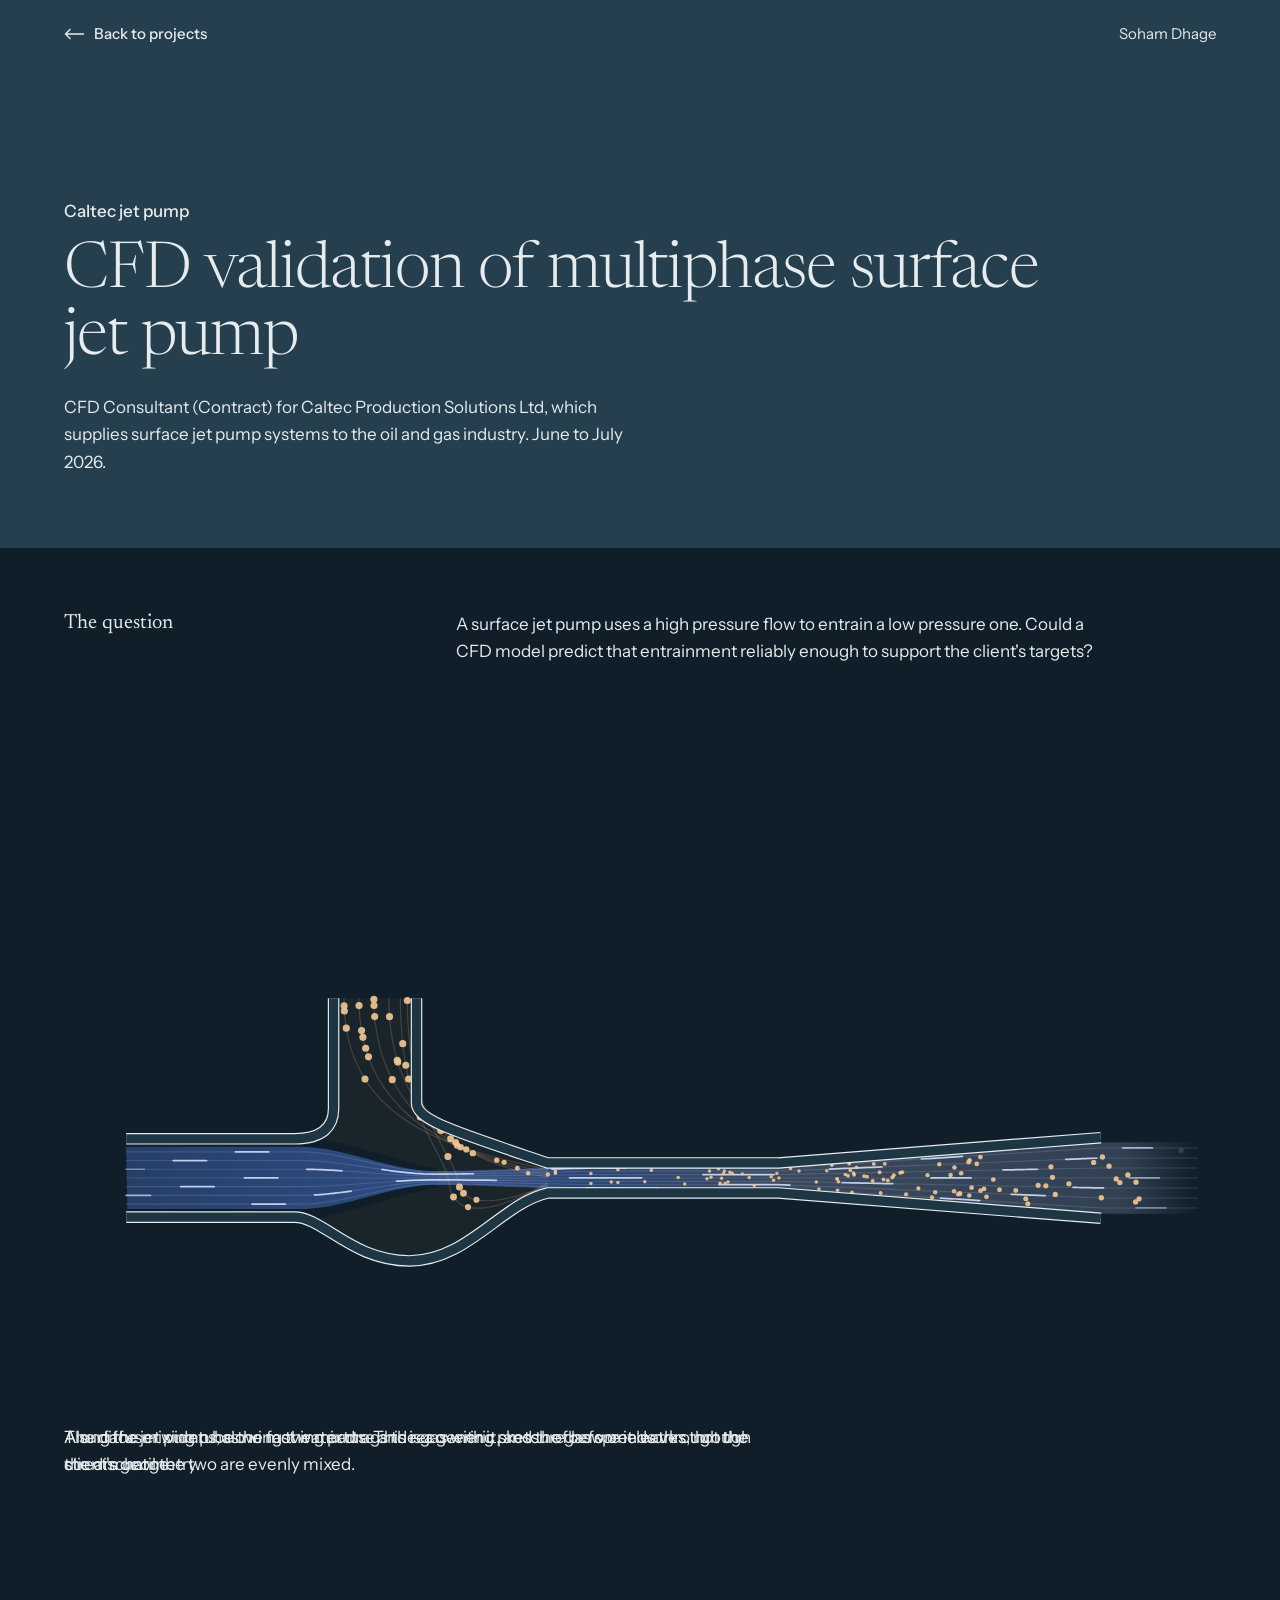
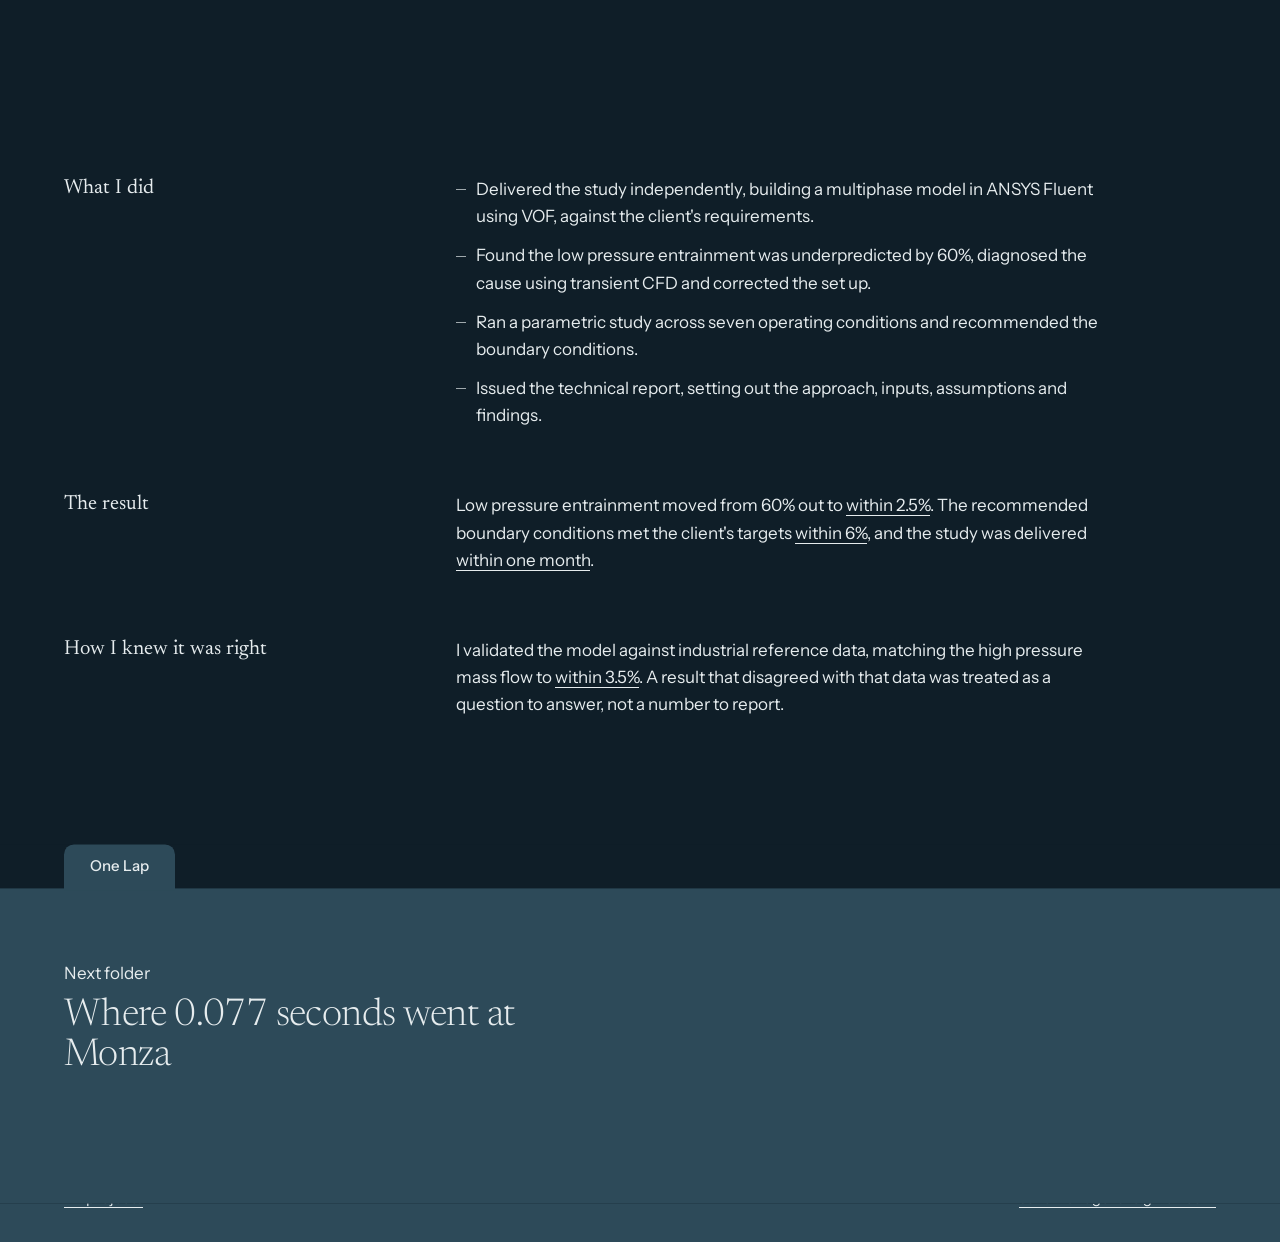
==== commit 2d2ec5a0: "Add content security policy and clear poster metadata Co-Authored-By: Claude Opus 5.5 <noreply@anthr" ====
--- a/projects/caltec.html
+++ b/projects/caltec.html
@@ -2,6 +2,7 @@
 <html lang="en">
 <head>
 <meta charset="utf-8">
+<meta http-equiv="Content-Security-Policy" content="default-src 'none'; script-src 'self'; style-src 'self' 'unsafe-inline'; img-src 'self'; font-src 'self'; frame-src 'none'; base-uri 'none'; form-action 'none'">
 <meta name="viewport" content="width=device-width, initial-scale=1">
 <title>Caltec jet pump, Soham Dhage</title>
 <meta name="description" content="A multiphase CFD validation study of a surface jet pump, delivered for Caltec Production Solutions.">
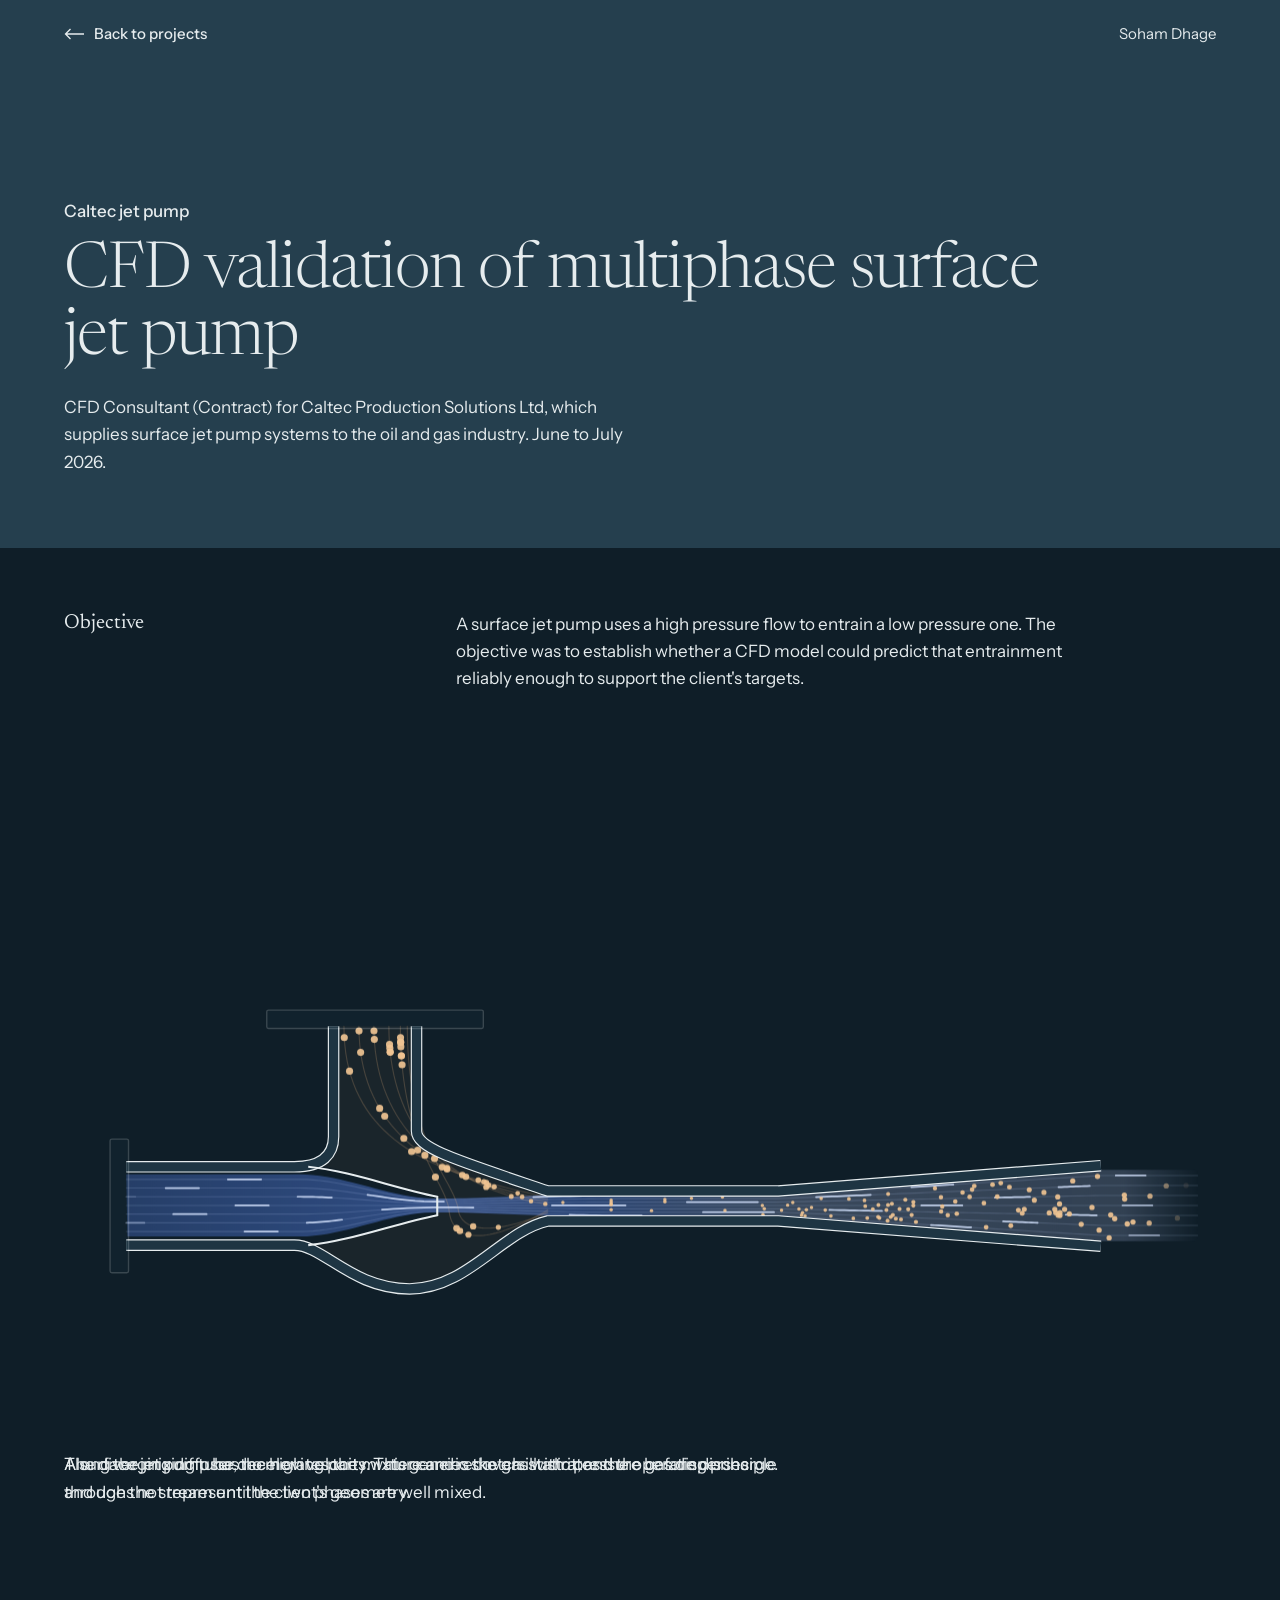
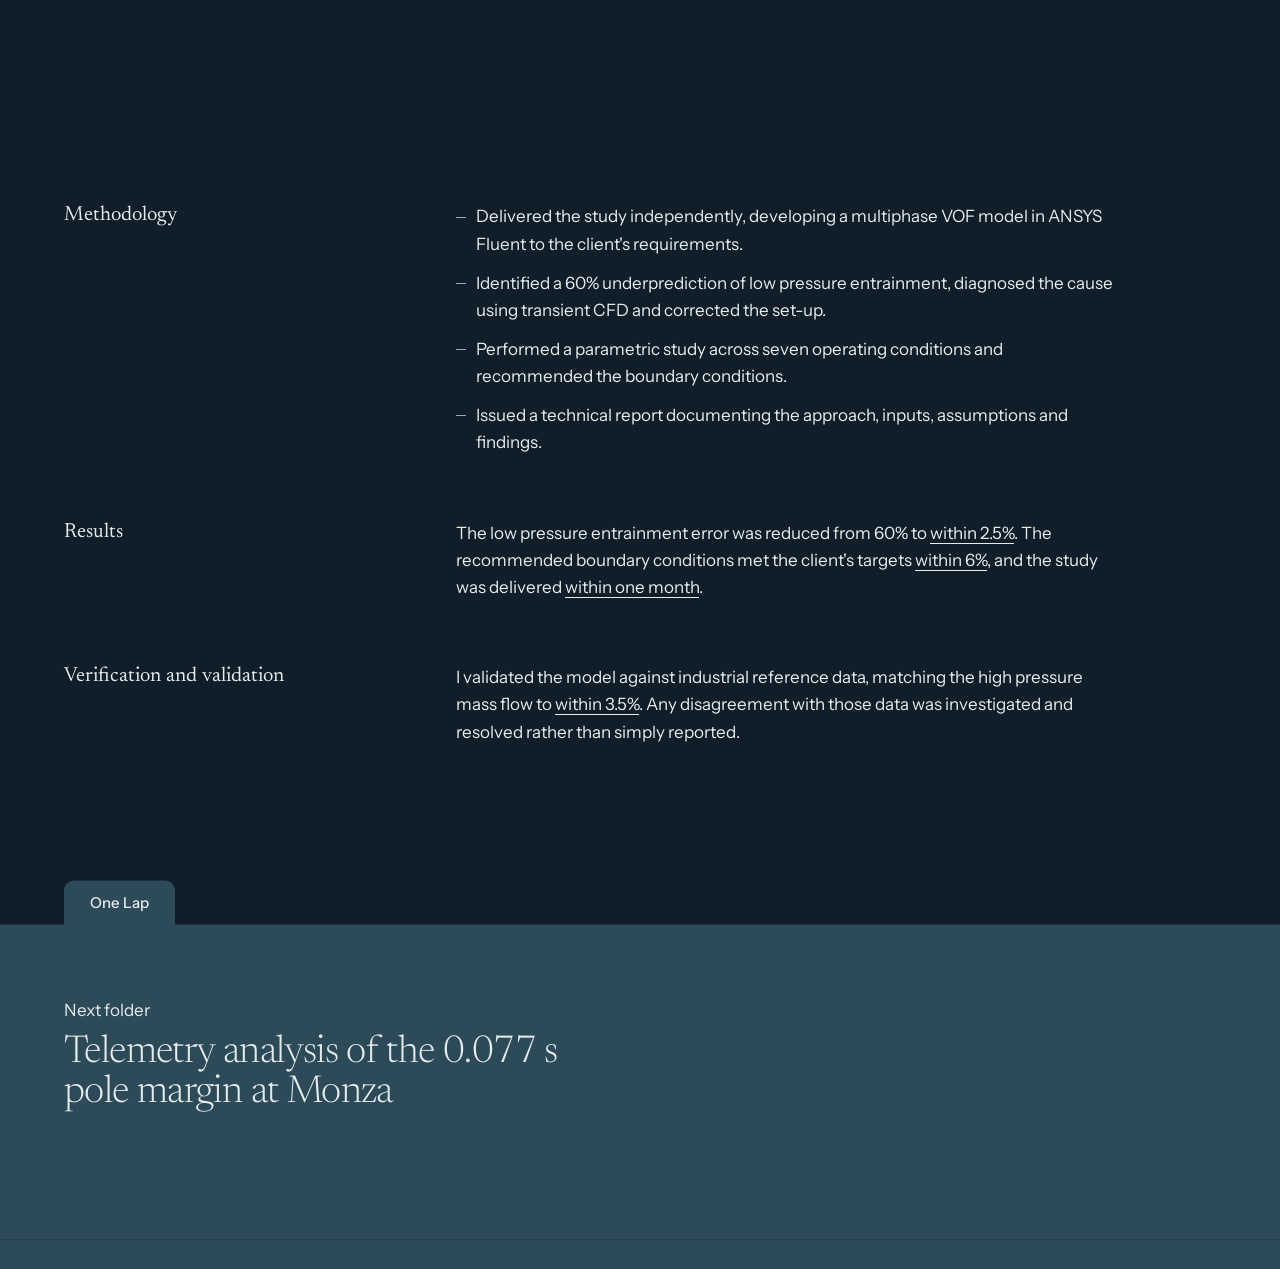
==== commit cc918af3: "Raise site wording to MSc level Co-Authored-By: Claude Opus 5.5 <noreply@anthropic.com>" ====
--- a/projects/caltec.html
+++ b/projects/caltec.html
@@ -38,9 +38,9 @@
 
 <main class="doc">
   <div class="doc-row">
-    <h2 class="doc-row__label">The question</h2>
+    <h2 class="doc-row__label">Objective</h2>
     <div class="doc-row__body">
-      <p>A surface jet pump uses a high pressure flow to entrain a low pressure one. Could a CFD model predict that entrainment reliably enough to support the client's targets?</p>
+      <p>A surface jet pump uses a high pressure flow to entrain a low pressure one. The objective was to establish whether a CFD model could predict that entrainment reliably enough to support the client's targets.</p>
     </div>
   </div>
 
@@ -74,39 +74,39 @@
       <span class="tag tag--end" style="right:0;top:31%" data-at=".82">Mixed flow out</span>
     </div>
     <div class="stage__steps">
-      <p class="stage__step" data-from="0" data-to=".16">A surface jet pump has no moving parts. This is a generic sketch of how one works, not the client's geometry.</p>
-      <p class="stage__step" data-from=".18" data-to=".41">High pressure water enters from the left. The nozzle narrows the stream into a fast jet, and its pressure falls.</p>
-      <p class="stage__step" data-from=".43" data-to=".58">That low pressure draws gas in through the inlet above, around the nozzle and into the throat.</p>
-      <p class="stage__step" data-from=".6" data-to=".78">Along the mixing tube the fast water drags the gas with it, and the gas spreads through the stream until the two are evenly mixed.</p>
-      <p class="stage__step" data-from=".8" data-to="1">The diffuser widens, slowing the mixture and recovering pressure before it leaves through the discharge.</p>
+      <p class="stage__step" data-from="0" data-to=".16">A surface jet pump has no moving parts. This generic sketch illustrates the operating principle and does not represent the client's geometry.</p>
+      <p class="stage__step" data-from=".18" data-to=".41">High pressure water enters from the left. The nozzle accelerates the stream into a high velocity jet, reducing its static pressure.</p>
+      <p class="stage__step" data-from=".43" data-to=".58">The resulting low pressure entrains gas through the upper inlet, around the nozzle and into the throat.</p>
+      <p class="stage__step" data-from=".6" data-to=".78">Along the mixing tube, the high velocity water carries the gas with it, and the gas disperses through the stream until the two phases are well mixed.</p>
+      <p class="stage__step" data-from=".8" data-to="1">The diverging diffuser decelerates the mixture and recovers static pressure before discharge.</p>
     </div>
   </div>
 </section>
 
 <div class="doc">
   <div class="doc-row">
-    <h2 class="doc-row__label">What I did</h2>
+    <h2 class="doc-row__label">Methodology</h2>
     <div class="doc-row__body">
       <ul class="doc-list">
-        <li>Delivered the study independently, building a multiphase model in ANSYS Fluent using VOF, against the client's requirements.</li>
-        <li>Found the low pressure entrainment was underpredicted by 60%, diagnosed the cause using transient CFD and corrected the set up.</li>
-        <li>Ran a parametric study across seven operating conditions and recommended the boundary conditions.</li>
-        <li>Issued the technical report, setting out the approach, inputs, assumptions and findings.</li>
+        <li>Delivered the study independently, developing a multiphase VOF model in ANSYS Fluent to the client's requirements.</li>
+        <li>Identified a 60% underprediction of low pressure entrainment, diagnosed the cause using transient CFD and corrected the set-up.</li>
+        <li>Performed a parametric study across seven operating conditions and recommended the boundary conditions.</li>
+        <li>Issued a technical report documenting the approach, inputs, assumptions and findings.</li>
       </ul>
     </div>
   </div>
 
   <div class="doc-row">
-    <h2 class="doc-row__label">The result</h2>
+    <h2 class="doc-row__label">Results</h2>
     <div class="doc-row__body">
-      <p>Low pressure entrainment moved from 60% out to <u>within 2.5%</u>. The recommended boundary conditions met the client's targets <u>within 6%</u>, and the study was delivered <u>within one month</u>.</p>
+      <p>The low pressure entrainment error was reduced from 60% to <u>within 2.5%</u>. The recommended boundary conditions met the client's targets <u>within 6%</u>, and the study was delivered <u>within one month</u>.</p>
     </div>
   </div>
 
   <div class="doc-row">
-    <h2 class="doc-row__label">How I knew it was right</h2>
+    <h2 class="doc-row__label">Verification and validation</h2>
     <div class="doc-row__body">
-      <p>I validated the model against industrial reference data, matching the high pressure mass flow to <u>within 3.5%</u>. A result that disagreed with that data was treated as a question to answer, not a number to report.</p>
+      <p>I validated the model against industrial reference data, matching the high pressure mass flow to <u>within 3.5%</u>. Any disagreement with those data was investigated and resolved rather than simply reported.</p>
     </div>
   </div>
 </div>
@@ -115,7 +115,7 @@
   <span class="next__tab">One Lap</span>
   <span class="next__body">
     <span class="next__hint">Next folder</span>
-    <span class="next__title">Where 0.077 seconds went at Monza</span>
+    <span class="next__title">Telemetry analysis of the 0.077 s pole margin at Monza</span>
   </span>
 </a>
 <footer class="doc-foot doc-foot--lap">
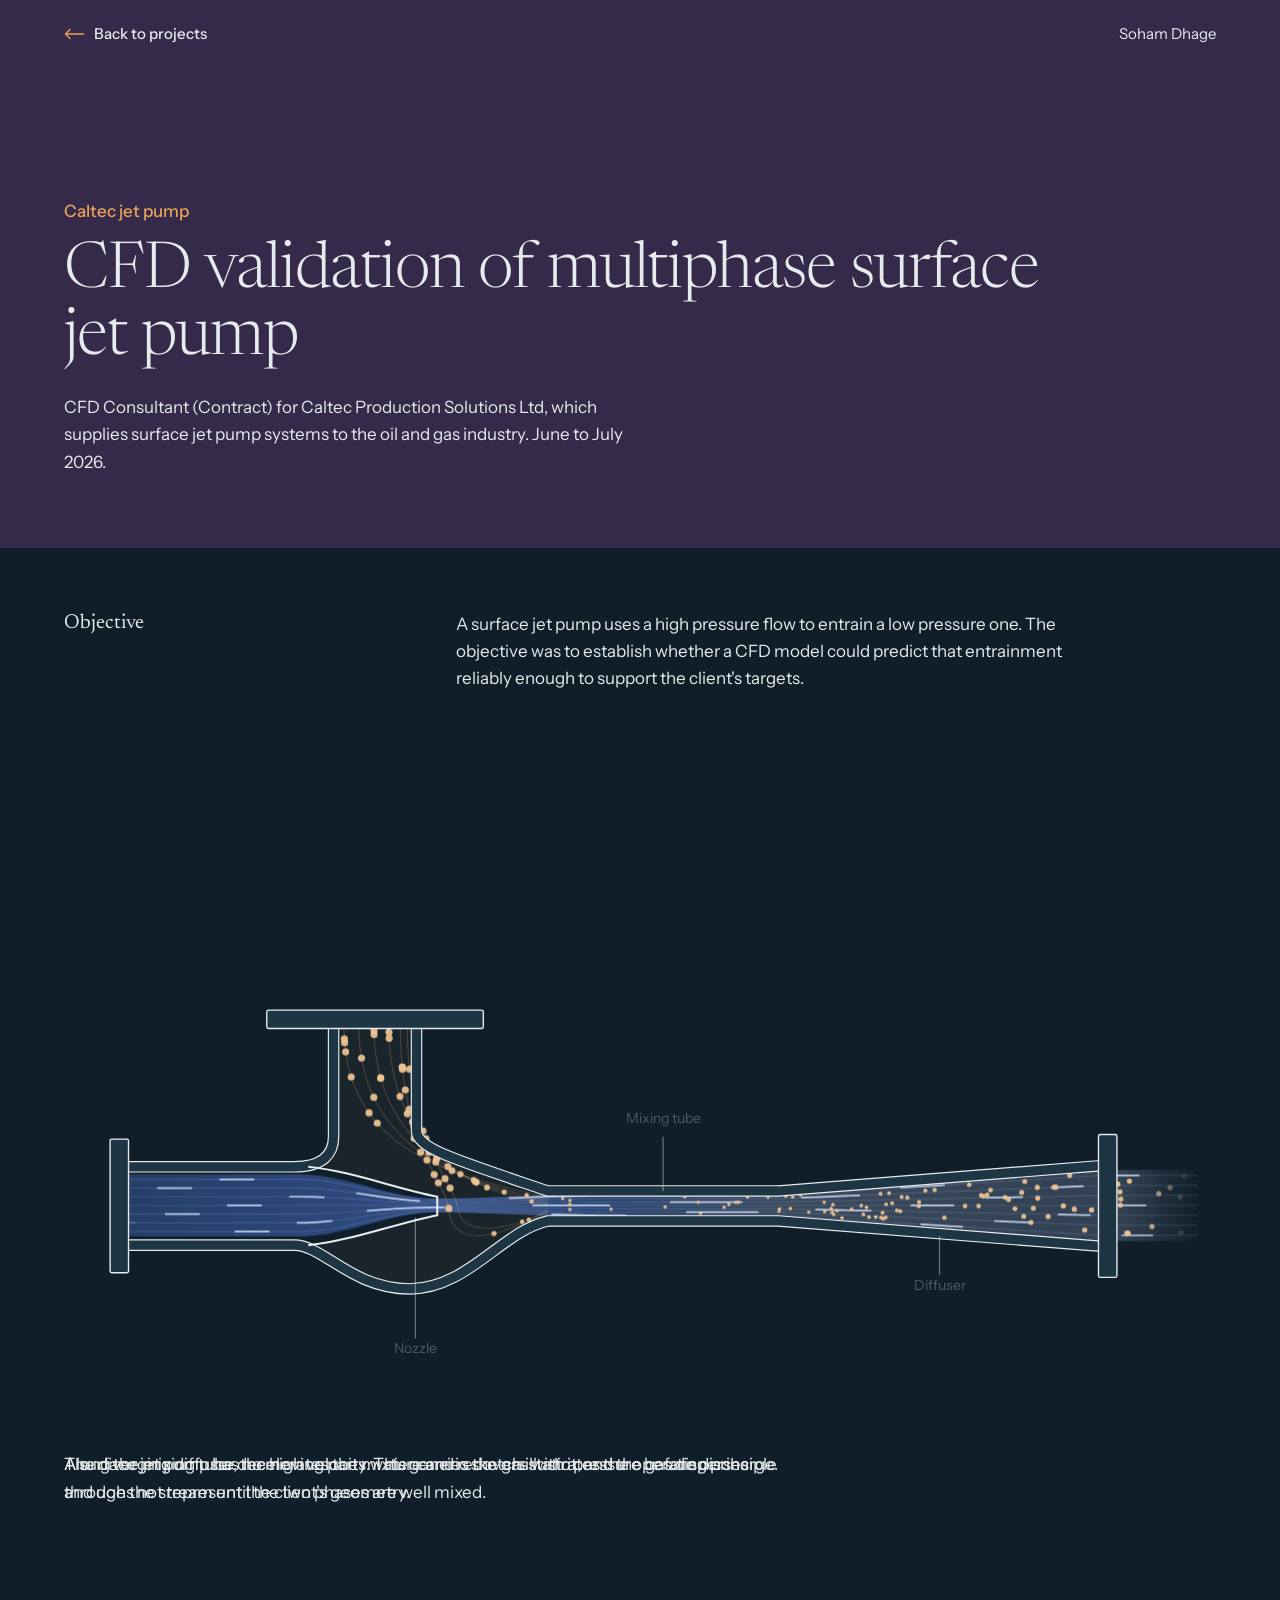
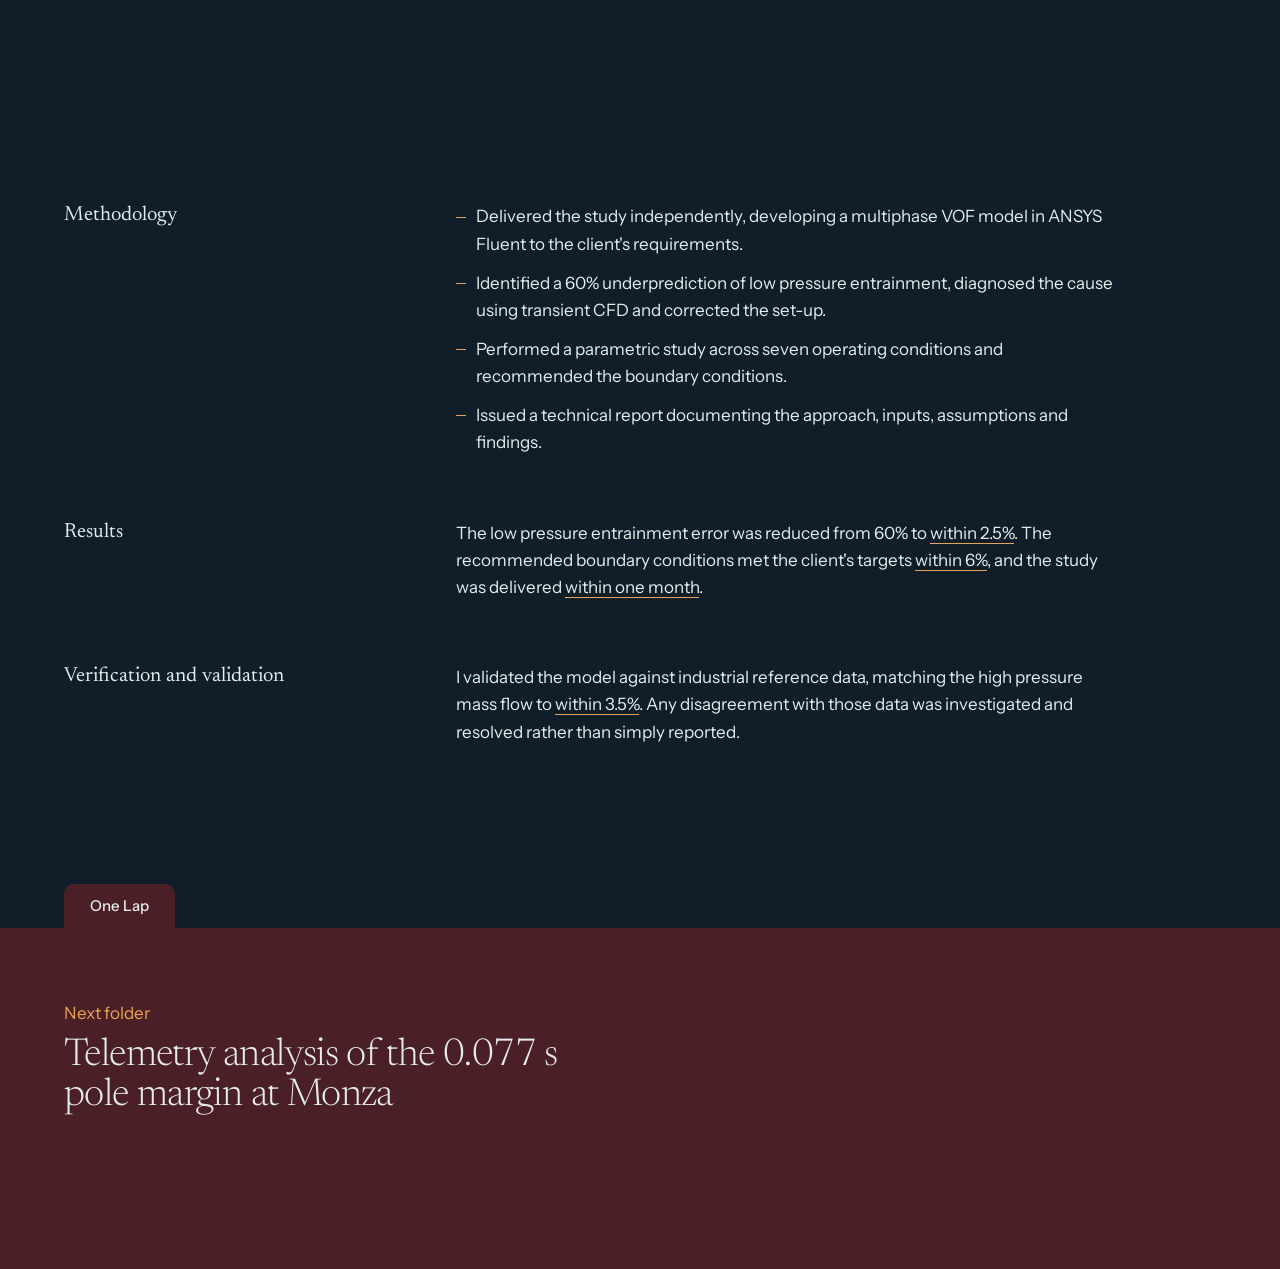
==== commit 6b4ffd79: "Add amber accent and a colour for each project folder" ====
--- a/projects/caltec.html
+++ b/projects/caltec.html
@@ -115,7 +115,7 @@
   <span class="next__tab">One Lap</span>
   <span class="next__body">
     <span class="next__hint">Next folder</span>
-    <span class="next__title">Telemetry analysis of the 0.077 s pole margin at Monza</span>
+    <span class="next__title">Telemetry analysis of the 0.077&nbsp;s pole margin at Monza</span>
   </span>
 </a>
 <footer class="doc-foot doc-foot--lap">
--- a/css/main.css
+++ b/css/main.css
@@ -15,14 +15,16 @@
   --tunnel: #0F1E28;
   --smoke: #E6ECEE;
   --soft: rgba(230, 236, 238, 0.68);
-  --rule: rgba(230, 236, 238, 0.16);
+  --rule: rgba(233, 161, 91, 0.26);
+  --hotwire: #E9A15B;
+  --paper: #DDD3BD;
   --sheet: #9DAEB6;
   --plot-grid: rgba(230, 236, 238, 0.1);
 
-  --stock-cranfield: #182C39;
-  --stock-formula: #1E3543;
-  --stock-caltec: #253F4E;
-  --stock-lap: #2D4A59;
+  --stock-cranfield: #1B3350;
+  --stock-formula: #17392F;
+  --stock-caltec: #352A4A;
+  --stock-lap: #4A2026;
 
   --serif: "Newsreader", Georgia, serif;
   --sans: "Instrument Sans", "Helvetica Neue", Arial, sans-serif;
@@ -1135,3 +1137,22 @@
   }
   @view-transition { navigation: none; }
 }
+
+/* Hot wire marks what is measured or actionable, and the small labels that guide the eye. */
+::selection { background: var(--hotwire); color: var(--tunnel); }
+:focus-visible { outline-color: var(--hotwire); }
+.folder:focus-visible .folder__front { outline-color: var(--hotwire); }
+.hero__role { color: var(--hotwire); }
+.nav a:hover, .hero__cue:hover { text-decoration-color: var(--hotwire); }
+#contraction-fade stop:nth-child(3), #contraction-fade stop:nth-child(4) { stop-color: var(--hotwire); }
+#climb-rise stop:last-child { stop-color: var(--hotwire); }
+.climb__point--latest::before { background: var(--hotwire); }
+.doc u, .stage u, .tag u, .folder__result u { text-decoration-color: var(--hotwire); }
+.folder__open, .contact__links a, .doc--even .doc-row__body a, .doc-foot a { text-decoration-color: var(--hotwire); }
+.folder__sheet { background: var(--paper); }
+.has-motion .events__progress span { background: var(--hotwire); }
+
+.section-title, .doc-kicker, .next__hint, .degree__award { color: var(--hotwire); }
+.doc-list li::before { background: var(--hotwire); }
+.back svg { color: var(--hotwire); }
+.nav a:hover, .hero__cue:hover { color: var(--hotwire); }
